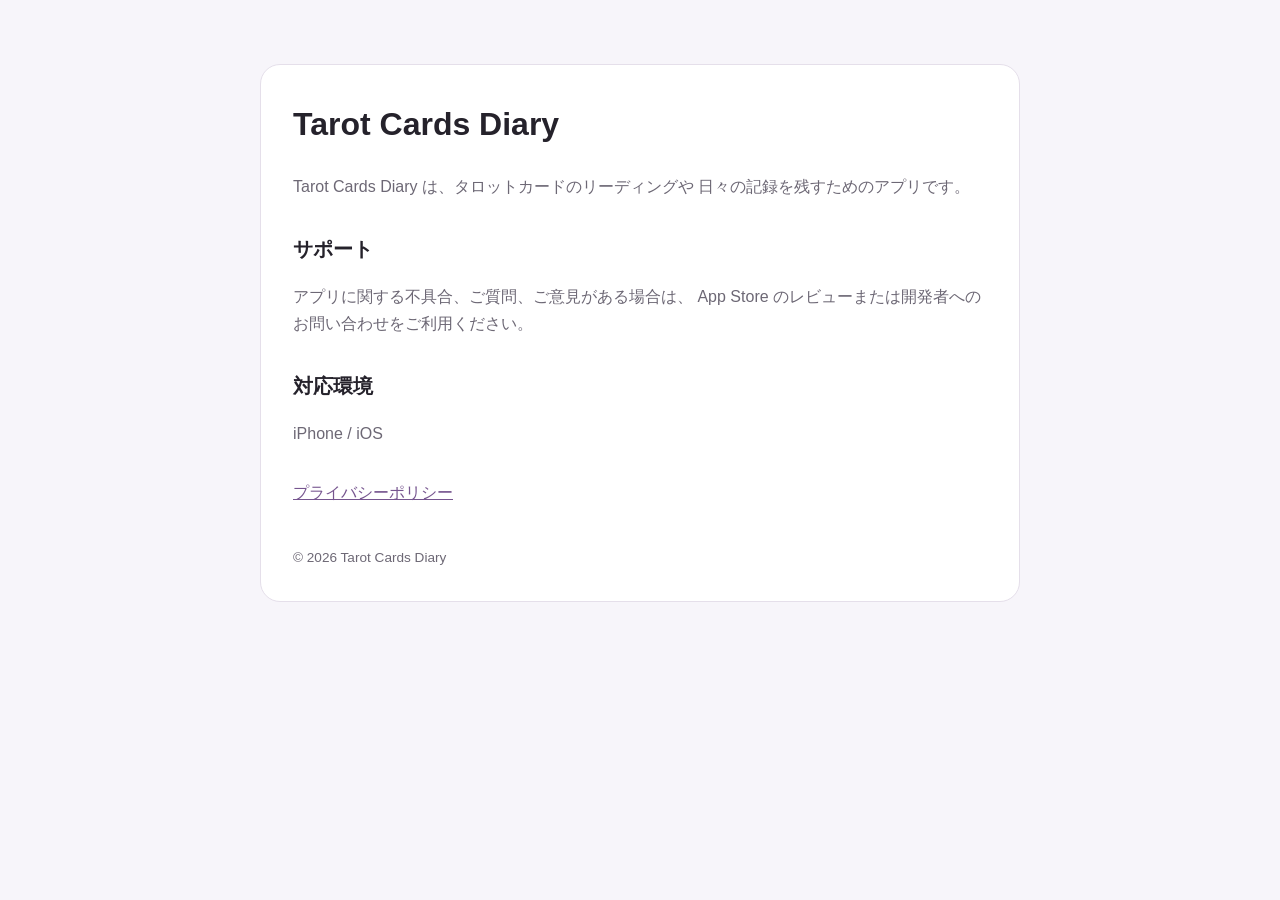
==== docs/index.html @ e55e4f83 "Create index.html" ====
<!doctype html>
<html lang="ja">
<head>
  <meta charset="utf-8">
  <meta name="viewport" content="width=device-width, initial-scale=1">
  <title>Tarot Cards Diary</title>
  <meta
    name="description"
    content="Tarot Cards Diary の公式サポートページです。"
  >
  <link rel="stylesheet" href="./style.css">
</head>
<body>
  <main>
    <div class="card">
      <h1>Tarot Cards Diary</h1>

      <p>
        Tarot Cards Diary は、タロットカードのリーディングや
        日々の記録を残すためのアプリです。
      </p>

      <h2>サポート</h2>

      <p>
        アプリに関する不具合、ご質問、ご意見がある場合は、
        App Store のレビューまたは開発者へのお問い合わせをご利用ください。
      </p>

      <h2>対応環境</h2>

      <p>
        iPhone / iOS
      </p>

      <nav>
        <a href="./privacy.html">プライバシーポリシー</a>
      </nav>

      <footer>
        © 2026 Tarot Cards Diary
      </footer>
    </div>
  </main>
</body>
</html>
---- docs/style.css ----
:root {
  color-scheme: light dark;
  --bg: #f7f5fa;
  --card: #ffffff;
  --text: #25222b;
  --subtext: #6d6875;
  --accent: #76558f;
  --border: #e5dfea;
}

@media (prefers-color-scheme: dark) {
  :root {
    --bg: #17151b;
    --card: #211e26;
    --text: #f2edf5;
    --subtext: #b8afbf;
    --accent: #c6a4df;
    --border: #39323f;
  }
}

* {
  box-sizing: border-box;
}

body {
  margin: 0;
  font-family:
    -apple-system, BlinkMacSystemFont, "Segoe UI",
    "Hiragino Sans", "Yu Gothic", sans-serif;
  background: var(--bg);
  color: var(--text);
  line-height: 1.7;
}

main {
  width: min(760px, calc(100% - 32px));
  margin: 0 auto;
  padding: 64px 0;
}

.card {
  background: var(--card);
  border: 1px solid var(--border);
  border-radius: 20px;
  padding: 32px;
}

h1 {
  margin-top: 0;
  font-size: 2rem;
}

h2 {
  margin-top: 2rem;
  font-size: 1.25rem;
}

p,
li {
  color: var(--subtext);
}

a {
  color: var(--accent);
}

nav {
  margin-top: 32px;
  display: flex;
  gap: 20px;
  flex-wrap: wrap;
}

footer {
  margin-top: 40px;
  font-size: 0.85rem;
  color: var(--subtext);
}
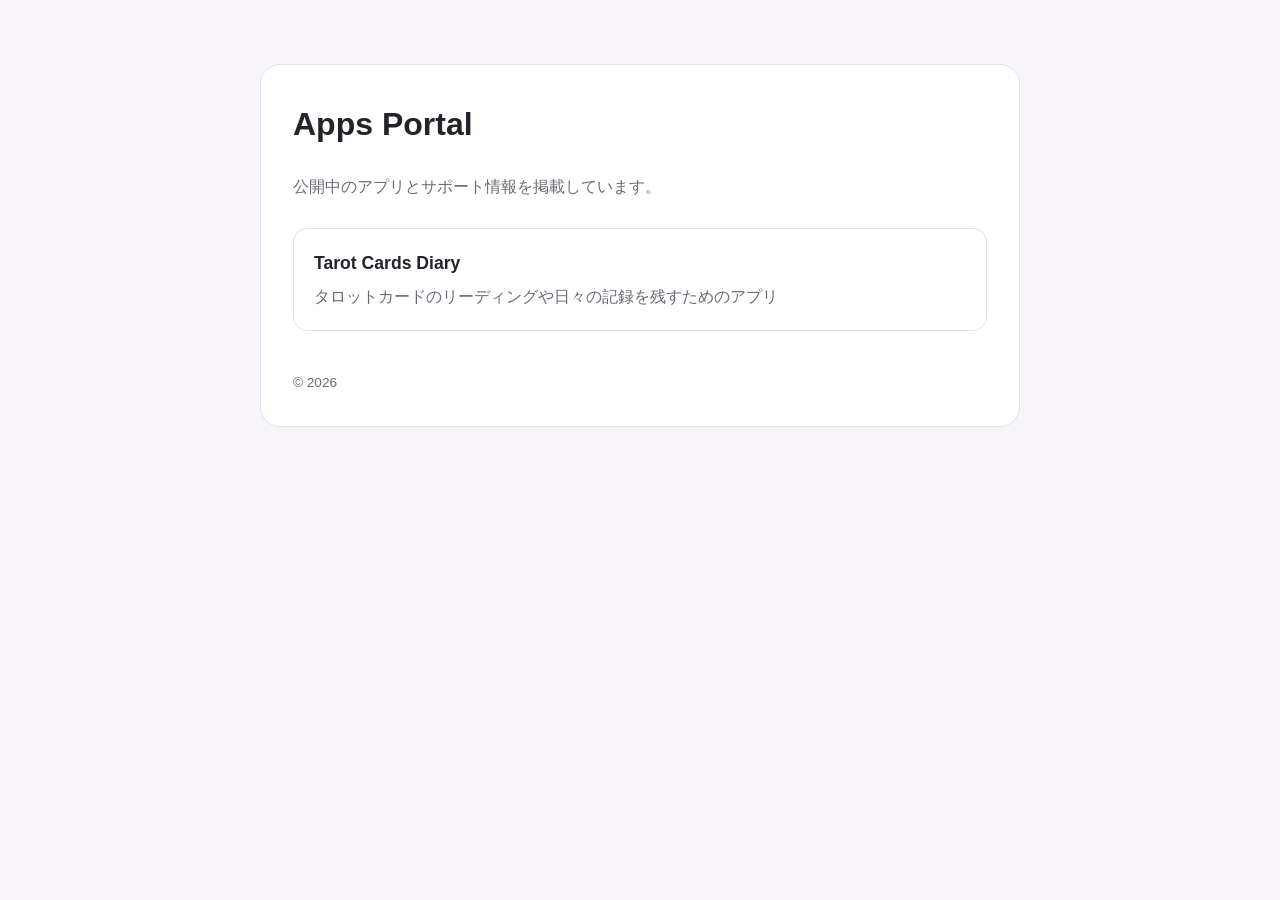
==== commit 871a6f44: "Update pages" ====
--- a/docs/index.html
+++ b/docs/index.html
@@ -3,42 +3,31 @@
 <head>
   <meta charset="utf-8">
   <meta name="viewport" content="width=device-width, initial-scale=1">
-  <title>Tarot Cards Diary</title>
+  <title>Apps Portal</title>
   <meta
     name="description"
-    content="Tarot Cards Diary の公式サポートページです。"
+    content="公開中のアプリとサポート情報を掲載しています。"
   >
   <link rel="stylesheet" href="./style.css">
 </head>
 <body>
   <main>
     <div class="card">
-      <h1>Tarot Cards Diary</h1>
+      <h1>Apps Portal</h1>
 
       <p>
-        Tarot Cards Diary は、タロットカードのリーディングや
-        日々の記録を残すためのアプリです。
+        公開中のアプリとサポート情報を掲載しています。
       </p>
 
-      <h2>サポート</h2>
-
-      <p>
-        アプリに関する不具合、ご質問、ご意見がある場合は、
-        App Store のレビューまたは開発者へのお問い合わせをご利用ください。
-      </p>
-
-      <h2>対応環境</h2>
-
-      <p>
-        iPhone / iOS
-      </p>
-
-      <nav>
-        <a href="./privacy.html">プライバシーポリシー</a>
-      </nav>
+      <div class="app-list">
+        <a class="app-link" href="./tarot-cards-diary/">
+          <strong>Tarot Cards Diary</strong>
+          <span>タロットカードのリーディングや日々の記録を残すためのアプリ</span>
+        </a>
+      </div>
 
       <footer>
-        © 2026 Tarot Cards Diary
+        © 2026
       </footer>
     </div>
   </main>
--- a/docs/style.css
+++ b/docs/style.css
@@ -65,6 +65,31 @@
   color: var(--accent);
 }
 
+.app-list {
+  display: grid;
+  gap: 16px;
+  margin-top: 28px;
+}
+
+.app-link {
+  display: block;
+  padding: 20px;
+  border: 1px solid var(--border);
+  border-radius: 14px;
+  text-decoration: none;
+}
+
+.app-link strong {
+  display: block;
+  margin-bottom: 4px;
+  color: var(--text);
+  font-size: 1.1rem;
+}
+
+.app-link span {
+  color: var(--subtext);
+}
+
 nav {
   margin-top: 32px;
   display: flex;
